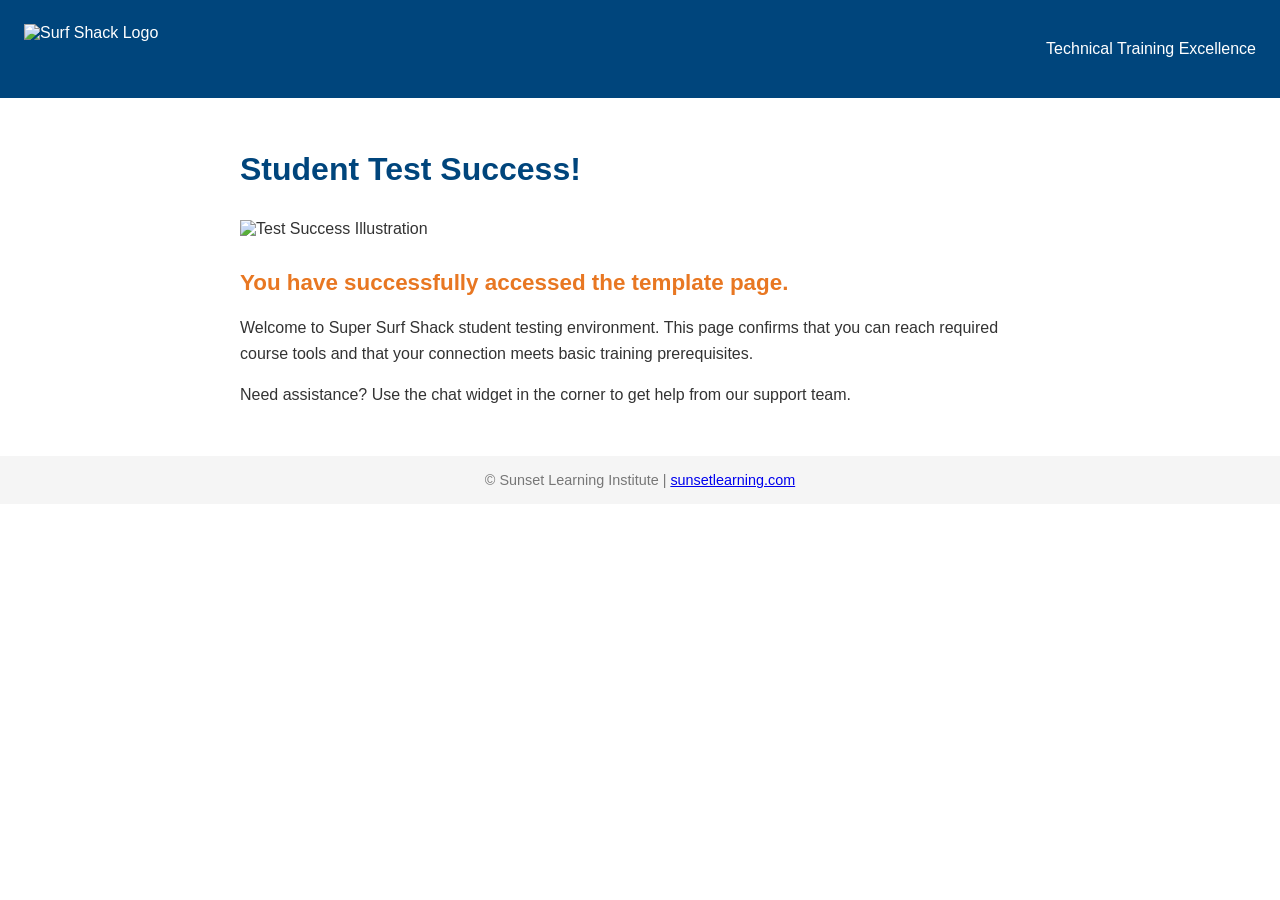
==== index.html @ 6ea8476f "Rename template.html to index.html" ====
<!DOCTYPE html>
<html lang="en">
  <head>
    <meta charset="utf-8" />
    <meta name="viewport" content="width=device-width, initial-scale=1" />
    <title>Welcome to Super Surf Shack</title>
    <link rel="icon" href="https://www.sunsetlearning.com/wp-content/uploads/2017/06/favicon.png" />

    <!-- Brand Style -->
    <style>
      body {
        font-family: "Segoe UI", Roboto, Helvetica, Arial, sans-serif;
        background-color: #ffffff;
        color: #333;
        margin: 0;
        padding: 0;
      }

      header {
        background-color: #00457c;
        color: white;
        padding: 1.5rem;
        display: flex;
        align-items: center;
        justify-content: space-between;
      }

      header img {
        height: 50px;
      }

      main {
        padding: 2rem;
        max-width: 800px;
        margin: auto;
      }

      h1 {
        color: #00457c;
        font-size: 2rem;
        margin-bottom: 0.5rem;
      }

      h2 {
        color: #e87722;
        font-size: 1.4rem;
        margin-top: 2rem;
      }

      p {
        font-size: 1rem;
        line-height: 1.6;
      }

      img.illustration {
        display: block;
        margin: 2rem auto;
        max-width: 100%;
        height: auto;
      }

      footer {
        background-color: #f5f5f5;
        text-align: center;
        padding: 1rem;
        font-size: 0.9rem;
        color: #777;
      }
    </style>
  </head>
  <body>
    <header>
      <img src="https://d31uennr5dcgcs.cloudfront.net/cisco-training/ai-agent/surfcar.png" alt="Surf Shack Logo" />
      <div>Technical Training Excellence</div>
    </header>

    <main>
      <h1>Student Test Success!</h1>
      <img
        class="illustration"
        src="https://d31uennr5dcgcs.cloudfront.net/cisco-training/ai-agent/surfcar.png"
        alt="Test Success Illustration"
      />
      <h2>You have successfully accessed the template page.</h2>
      <p>
        Welcome to Super Surf Shack student testing environment. This page confirms that you can reach required course tools and that your connection meets basic training prerequisites.
      </p>
      <p>
        Need assistance? Use the chat widget in the corner to get help from our support team.
      </p>
    </main>

    <footer>
      &copy; Sunset Learning Institute | <a href="https://www.sunsetlearning.com" target="_blank">sunsetlearning.com</a>
    </footer>

    <!-- Put Chat Widget 1 Line Below -->
    
    <!-- Chat Widget Above -->
  </body>
</html>
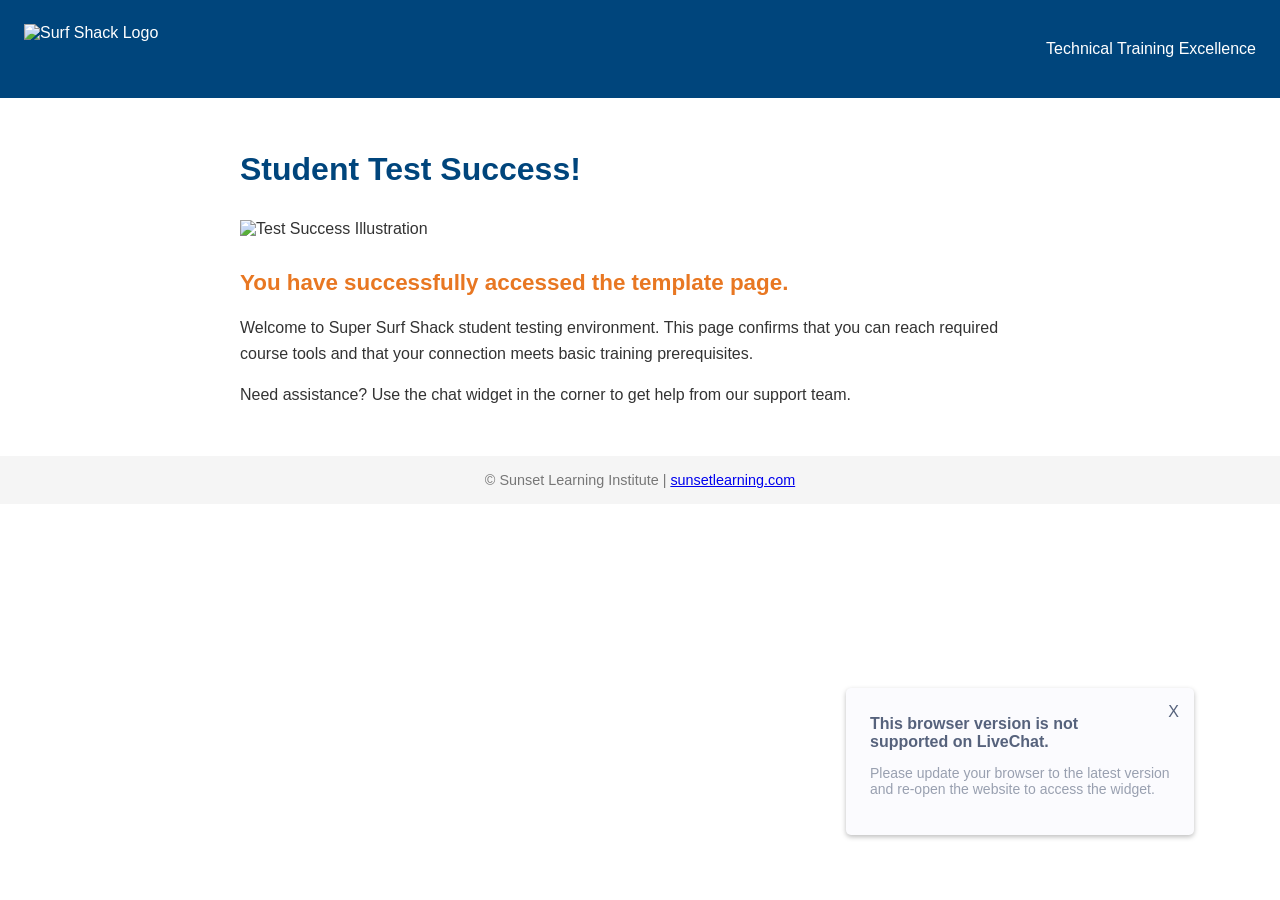
==== commit 89bea11a: "Update index.html" ====
--- a/index.html
+++ b/index.html
@@ -95,7 +95,7 @@
     </footer>
 
     <!-- Put Chat Widget 1 Line Below -->
-    
+    <div id="divicw" data-bind="3E98D6B4-697E-455D-9A82-FA65A7912C45" data-org="" data-guid="a46a12df-42c2-4835-8bef-eebf1122ed45"></div><script>var i={t:function(){try{var e=document.getElementById("divicw"),t=document.createElement("script");t.src="https://media.imi.chat/widget/js/imichatinit.js?t="+new Date().toISOString(),e.insertAdjacentElement("afterend",t),t.addEventListener("load",function(){console.log(new Date().toISOString(),"Livechat script loaded successfully!")}),t.addEventListener("error",function(){console.log(new Date().toISOString(),"Error loading Livechat script");i.o(e)})}catch(e){console.error(e)}},o:function(e){e.insertAdjacentHTML("afterend",'<iframe id="tls_al_frm" frameborder="0" style="overflow:hidden;height:208px;width:394px;position:fixed;display:block;right:48px;bottom:12px;z-index:99999;display:none;"></iframe>');var t=document.getElementById("tls_al_frm"),n=t.contentWindow,d=n.document;d.open();d.write("<!doctype html><html><head><meta charset='utf-8'><title>Untitled Document</title><style>body{font-family:'Helvetica Neue',Helvetica,Arial,sans-serif;color:#99a0b0;font-size:14px}.popover__content{background-color:#fbfbfe;padding:1.5rem;border-radius:5px;width:300px;box-shadow:0 2px 5px 0 rgba(0,0,0,0.26);position:relative}.popover__message{font-weight:600;color:#56627c;font-size:16px}.pull-left{float:left}.clearfix{clear:both}.hdr-txt{width:218px;margin-top:3px}.para-txt a{text-decoration:none;color:#005cde}.close-btn{position:absolute;right:15px;top:15px}.close-btn a{text-decoration:none;font-weight:400;color:#56627c;font-size:16px}</style></head><body><div class='popover__content'><div class='close-btn'><a href='#' onclick='closeTLSAlert()'>X</a></div><div class='popover__message'><div class='pull-left hdr-txt'>This browser version is not supported on LiveChat.</div></div><div class='clearfix'></div><p class='para-txt'>Please update your browser to the latest version and re-open the website to access the widget.</p></div><script>function closeTLSAlert(){window.parent.postMessage({key:'close_tls_alert',value:'close_tls_alert',action:'close_tls_alert'},'*');}<\/script></body></html>");d.close();t.style.display='block';window.addEventListener('message',function(e){'close_tls_alert'===e.data.action&&i.s()})},s:function(){var e=document.getElementById('tls_al_frm');e&&e.remove()}};i.t();</script>
     <!-- Chat Widget Above -->
   </body>
 </html>
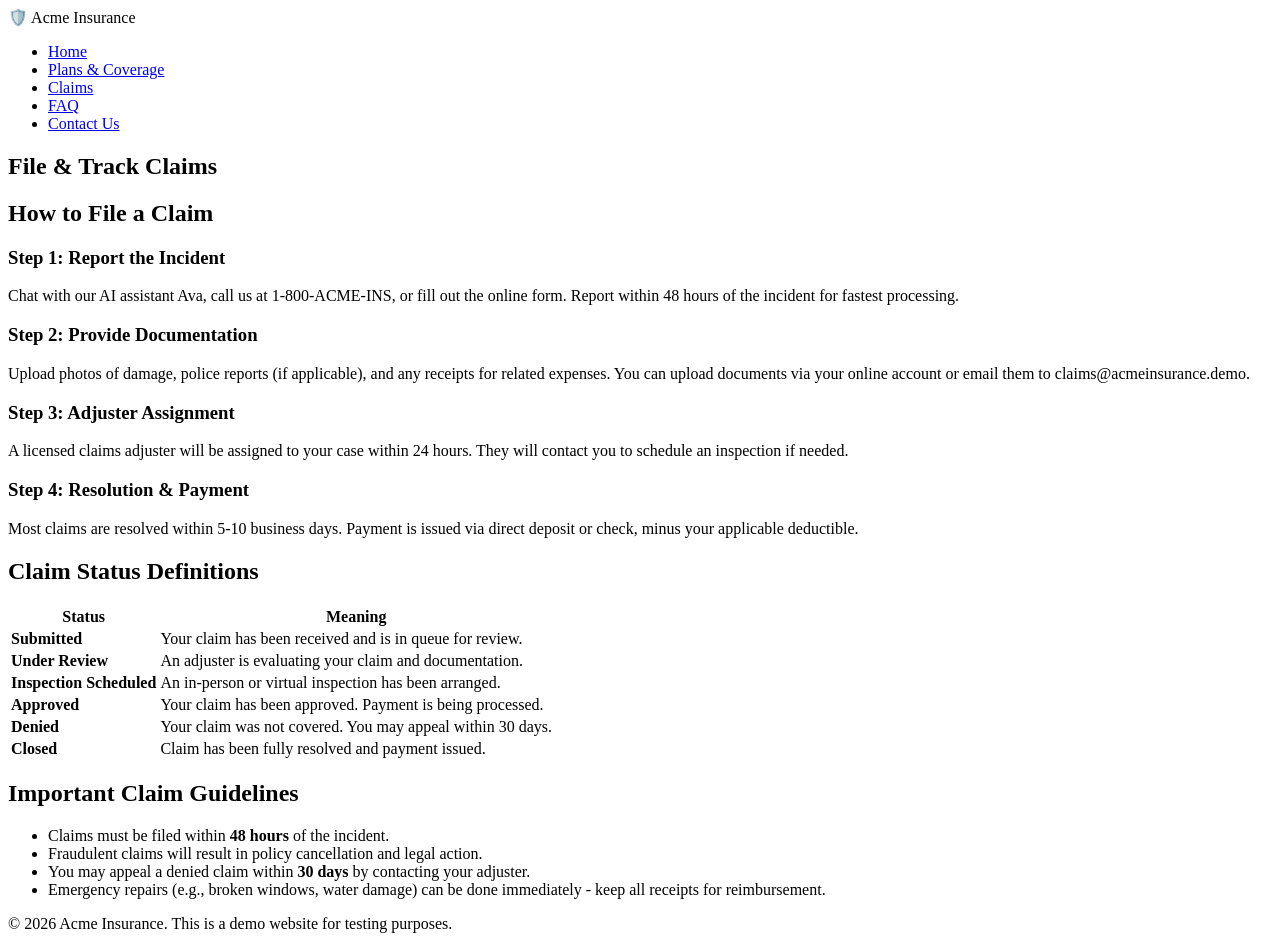
==== commit 3924face: "Update1 index.html" ====
--- a/index.html
+++ b/index.html
@@ -1,101 +1,68 @@
 <!DOCTYPE html>
 <html lang="en">
-  <head>
-    <meta charset="utf-8" />
-    <meta name="viewport" content="width=device-width, initial-scale=1" />
-    <title>Welcome to Super Surf Shack</title>
-    <link rel="icon" href="https://www.sunsetlearning.com/wp-content/uploads/2017/06/favicon.png" />
+<head>
+    <meta charset="UTF-8">
+    <meta name="viewport" content="width=device-width, initial-scale=1.0">
+    <title>Acme Insurance - Claims</title>
+    <link rel="stylesheet" href="style.css">
+</head>
+<body>
+    <nav>
+        <div class="logo">🛡️ Acme Insurance</div>
+        <ul>
+            <li><a href="index.html">Home</a></li>
+            <li><a href="plans.html">Plans & Coverage</a></li>
+            <li><a href="claims.html">Claims</a></li>
+            <li><a href="faq.html">FAQ</a></li>
+            <li><a href="contact.html">Contact Us</a></li>
+        </ul>
+    </nav>
 
-    <!-- Brand Style -->
-    <style>
-      body {
-        font-family: "Segoe UI", Roboto, Helvetica, Arial, sans-serif;
-        background-color: #ffffff;
-        color: #333;
-        margin: 0;
-        padding: 0;
-      }
+    <section class="content">
+        <h1>File & Track Claims</h1>
 
-      header {
-        background-color: #00457c;
-        color: white;
-        padding: 1.5rem;
-        display: flex;
-        align-items: center;
-        justify-content: space-between;
-      }
+        <h2>How to File a Claim</h2>
+        <div class="steps">
+            <div class="step">
+                <h3>Step 1: Report the Incident</h3>
+                <p>Chat with our AI assistant Ava, call us at 1-800-ACME-INS, or fill out the online form. Report within 48 hours of the incident for fastest processing.</p>
+            </div>
+            <div class="step">
+                <h3>Step 2: Provide Documentation</h3>
+                <p>Upload photos of damage, police reports (if applicable), and any receipts for related expenses. You can upload documents via your online account or email them to claims@acmeinsurance.demo.</p>
+            </div>
+            <div class="step">
+                <h3>Step 3: Adjuster Assignment</h3>
+                <p>A licensed claims adjuster will be assigned to your case within 24 hours. They will contact you to schedule an inspection if needed.</p>
+            </div>
+            <div class="step">
+                <h3>Step 4: Resolution & Payment</h3>
+                <p>Most claims are resolved within 5-10 business days. Payment is issued via direct deposit or check, minus your applicable deductible.</p>
+            </div>
+        </div>
 
-      header img {
-        height: 50px;
-      }
+        <h2>Claim Status Definitions</h2>
+        <table>
+            <tr><th>Status</th><th>Meaning</th></tr>
+            <tr><td><strong>Submitted</strong></td><td>Your claim has been received and is in queue for review.</td></tr>
+            <tr><td><strong>Under Review</strong></td><td>An adjuster is evaluating your claim and documentation.</td></tr>
+            <tr><td><strong>Inspection Scheduled</strong></td><td>An in-person or virtual inspection has been arranged.</td></tr>
+            <tr><td><strong>Approved</strong></td><td>Your claim has been approved. Payment is being processed.</td></tr>
+            <tr><td><strong>Denied</strong></td><td>Your claim was not covered. You may appeal within 30 days.</td></tr>
+            <tr><td><strong>Closed</strong></td><td>Claim has been fully resolved and payment issued.</td></tr>
+        </table>
 
-      main {
-        padding: 2rem;
-        max-width: 800px;
-        margin: auto;
-      }
-
-      h1 {
-        color: #00457c;
-        font-size: 2rem;
-        margin-bottom: 0.5rem;
-      }
-
-      h2 {
-        color: #e87722;
-        font-size: 1.4rem;
-        margin-top: 2rem;
-      }
-
-      p {
-        font-size: 1rem;
-        line-height: 1.6;
-      }
-
-      img.illustration {
-        display: block;
-        margin: 2rem auto;
-        max-width: 100%;
-        height: auto;
-      }
-
-      footer {
-        background-color: #f5f5f5;
-        text-align: center;
-        padding: 1rem;
-        font-size: 0.9rem;
-        color: #777;
-      }
-    </style>
-  </head>
-  <body>
-    <header>
-      <img src="https://d31uennr5dcgcs.cloudfront.net/cisco-training/ai-agent/surfcar.png" alt="Surf Shack Logo" />
-      <div>Technical Training Excellence</div>
-    </header>
-
-    <main>
-      <h1>Student Test Success!</h1>
-      <img
-        class="illustration"
-        src="https://d31uennr5dcgcs.cloudfront.net/cisco-training/ai-agent/surfcar.png"
-        alt="Test Success Illustration"
-      />
-      <h2>You have successfully accessed the template page.</h2>
-      <p>
-        Welcome to Super Surf Shack student testing environment. This page confirms that you can reach required course tools and that your connection meets basic training prerequisites.
-      </p>
-      <p>
-        Need assistance? Use the chat widget in the corner to get help from our support team.
-      </p>
-    </main>
+        <h2>Important Claim Guidelines</h2>
+        <ul>
+            <li>Claims must be filed within <strong>48 hours</strong> of the incident.</li>
+            <li>Fraudulent claims will result in policy cancellation and legal action.</li>
+            <li>You may appeal a denied claim within <strong>30 days</strong> by contacting your adjuster.</li>
+            <li>Emergency repairs (e.g., broken windows, water damage) can be done immediately - keep all receipts for reimbursement.</li>
+        </ul>
+    </section>
 
     <footer>
-      &copy; Sunset Learning Institute | <a href="https://www.sunsetlearning.com" target="_blank">sunsetlearning.com</a>
+        <p>&copy; 2026 Acme Insurance. This is a demo website for testing purposes.</p>
     </footer>
-
-    <!-- Put Chat Widget 1 Line Below -->
-    <div id="divicw" data-bind="3E98D6B4-697E-455D-9A82-FA65A7912C45" data-org="" data-guid="a46a12df-42c2-4835-8bef-eebf1122ed45"></div><script>var i={t:function(){try{var e=document.getElementById("divicw"),t=document.createElement("script");t.src="https://media.imi.chat/widget/js/imichatinit.js?t="+new Date().toISOString(),e.insertAdjacentElement("afterend",t),t.addEventListener("load",function(){console.log(new Date().toISOString(),"Livechat script loaded successfully!")}),t.addEventListener("error",function(){console.log(new Date().toISOString(),"Error loading Livechat script");i.o(e)})}catch(e){console.error(e)}},o:function(e){e.insertAdjacentHTML("afterend",'<iframe id="tls_al_frm" frameborder="0" style="overflow:hidden;height:208px;width:394px;position:fixed;display:block;right:48px;bottom:12px;z-index:99999;display:none;"></iframe>');var t=document.getElementById("tls_al_frm"),n=t.contentWindow,d=n.document;d.open();d.write("<!doctype html><html><head><meta charset='utf-8'><title>Untitled Document</title><style>body{font-family:'Helvetica Neue',Helvetica,Arial,sans-serif;color:#99a0b0;font-size:14px}.popover__content{background-color:#fbfbfe;padding:1.5rem;border-radius:5px;width:300px;box-shadow:0 2px 5px 0 rgba(0,0,0,0.26);position:relative}.popover__message{font-weight:600;color:#56627c;font-size:16px}.pull-left{float:left}.clearfix{clear:both}.hdr-txt{width:218px;margin-top:3px}.para-txt a{text-decoration:none;color:#005cde}.close-btn{position:absolute;right:15px;top:15px}.close-btn a{text-decoration:none;font-weight:400;color:#56627c;font-size:16px}</style></head><body><div class='popover__content'><div class='close-btn'><a href='#' onclick='closeTLSAlert()'>X</a></div><div class='popover__message'><div class='pull-left hdr-txt'>This browser version is not supported on LiveChat.</div></div><div class='clearfix'></div><p class='para-txt'>Please update your browser to the latest version and re-open the website to access the widget.</p></div><script>function closeTLSAlert(){window.parent.postMessage({key:'close_tls_alert',value:'close_tls_alert',action:'close_tls_alert'},'*');}<\/script></body></html>");d.close();t.style.display='block';window.addEventListener('message',function(e){'close_tls_alert'===e.data.action&&i.s()})},s:function(){var e=document.getElementById('tls_al_frm');e&&e.remove()}};i.t();</script>
-    <!-- Chat Widget Above -->
-  </body>
+</body>
 </html>
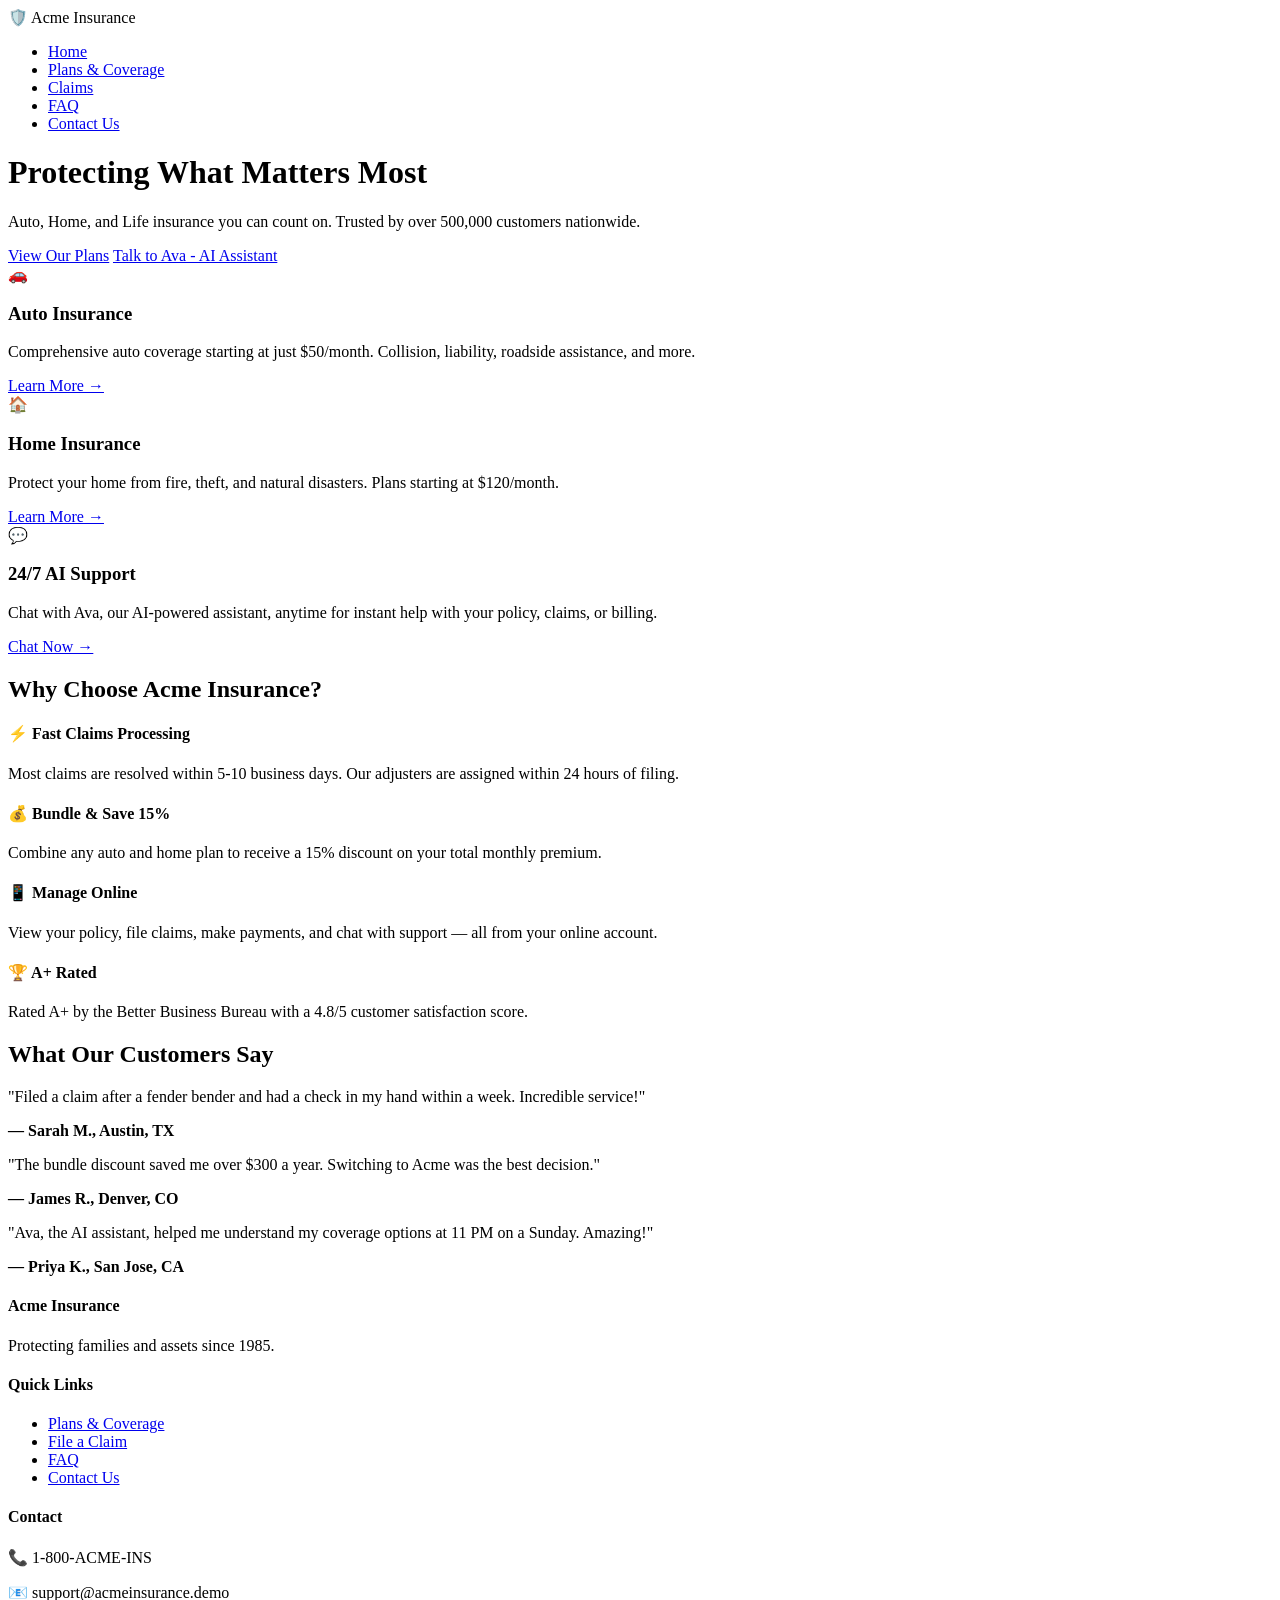
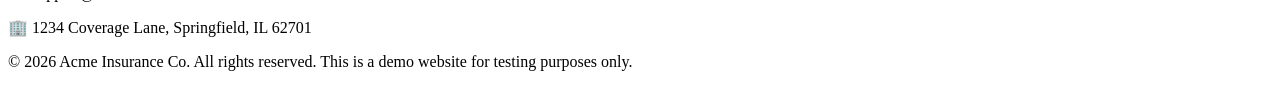
==== commit a252d71f: "Update index.html" ====
--- a/index.html
+++ b/index.html
@@ -3,66 +3,122 @@
 <head>
     <meta charset="UTF-8">
     <meta name="viewport" content="width=device-width, initial-scale=1.0">
-    <title>Acme Insurance - Claims</title>
+    <title>Acme Insurance - Home</title>
     <link rel="stylesheet" href="style.css">
 </head>
 <body>
+
+    <!-- Navigation -->
     <nav>
         <div class="logo">🛡️ Acme Insurance</div>
         <ul>
-            <li><a href="index.html">Home</a></li>
-            <li><a href="plans.html">Plans & Coverage</a></li>
+            <li><a href="index.html" class="active">Home</a></li>
+            <li><a href="plans.html">Plans &amp; Coverage</a></li>
             <li><a href="claims.html">Claims</a></li>
             <li><a href="faq.html">FAQ</a></li>
             <li><a href="contact.html">Contact Us</a></li>
         </ul>
     </nav>
 
-    <section class="content">
-        <h1>File & Track Claims</h1>
+    <!-- Hero Section -->
+    <header class="hero">
+        <h1>Protecting What Matters Most</h1>
+        <p>Auto, Home, and Life insurance you can count on. Trusted by over 500,000 customers nationwide.</p>
+        <a href="plans.html" class="btn">View Our Plans</a>
+        <a href="contact.html" class="btn btn-secondary">Talk to Ava - AI Assistant</a>
+    </header>
 
-        <h2>How to File a Claim</h2>
-        <div class="steps">
-            <div class="step">
-                <h3>Step 1: Report the Incident</h3>
-                <p>Chat with our AI assistant Ava, call us at 1-800-ACME-INS, or fill out the online form. Report within 48 hours of the incident for fastest processing.</p>
+    <!-- Features Section -->
+    <section class="features">
+        <div class="card">
+            <div class="card-icon">🚗</div>
+            <h3>Auto Insurance</h3>
+            <p>Comprehensive auto coverage starting at just $50/month. Collision, liability, roadside assistance, and more.</p>
+            <a href="plans.html">Learn More →</a>
+        </div>
+        <div class="card">
+            <div class="card-icon">🏠</div>
+            <h3>Home Insurance</h3>
+            <p>Protect your home from fire, theft, and natural disasters. Plans starting at $120/month.</p>
+            <a href="plans.html">Learn More →</a>
+        </div>
+        <div class="card">
+            <div class="card-icon">💬</div>
+            <h3>24/7 AI Support</h3>
+            <p>Chat with Ava, our AI-powered assistant, anytime for instant help with your policy, claims, or billing.</p>
+            <a href="contact.html">Chat Now →</a>
+        </div>
+    </section>
+
+    <!-- Why Choose Us Section -->
+    <section class="why-us">
+        <h2>Why Choose Acme Insurance?</h2>
+        <div class="why-us-grid">
+            <div class="why-item">
+                <h4>⚡ Fast Claims Processing</h4>
+                <p>Most claims are resolved within 5-10 business days. Our adjusters are assigned within 24 hours of filing.</p>
             </div>
-            <div class="step">
-                <h3>Step 2: Provide Documentation</h3>
-                <p>Upload photos of damage, police reports (if applicable), and any receipts for related expenses. You can upload documents via your online account or email them to claims@acmeinsurance.demo.</p>
+            <div class="why-item">
+                <h4>💰 Bundle &amp; Save 15%</h4>
+                <p>Combine any auto and home plan to receive a 15% discount on your total monthly premium.</p>
             </div>
-            <div class="step">
-                <h3>Step 3: Adjuster Assignment</h3>
-                <p>A licensed claims adjuster will be assigned to your case within 24 hours. They will contact you to schedule an inspection if needed.</p>
+            <div class="why-item">
+                <h4>📱 Manage Online</h4>
+                <p>View your policy, file claims, make payments, and chat with support — all from your online account.</p>
             </div>
-            <div class="step">
-                <h3>Step 4: Resolution & Payment</h3>
-                <p>Most claims are resolved within 5-10 business days. Payment is issued via direct deposit or check, minus your applicable deductible.</p>
+            <div class="why-item">
+                <h4>🏆 A+ Rated</h4>
+                <p>Rated A+ by the Better Business Bureau with a 4.8/5 customer satisfaction score.</p>
             </div>
         </div>
-
-        <h2>Claim Status Definitions</h2>
-        <table>
-            <tr><th>Status</th><th>Meaning</th></tr>
-            <tr><td><strong>Submitted</strong></td><td>Your claim has been received and is in queue for review.</td></tr>
-            <tr><td><strong>Under Review</strong></td><td>An adjuster is evaluating your claim and documentation.</td></tr>
-            <tr><td><strong>Inspection Scheduled</strong></td><td>An in-person or virtual inspection has been arranged.</td></tr>
-            <tr><td><strong>Approved</strong></td><td>Your claim has been approved. Payment is being processed.</td></tr>
-            <tr><td><strong>Denied</strong></td><td>Your claim was not covered. You may appeal within 30 days.</td></tr>
-            <tr><td><strong>Closed</strong></td><td>Claim has been fully resolved and payment issued.</td></tr>
-        </table>
-
-        <h2>Important Claim Guidelines</h2>
-        <ul>
-            <li>Claims must be filed within <strong>48 hours</strong> of the incident.</li>
-            <li>Fraudulent claims will result in policy cancellation and legal action.</li>
-            <li>You may appeal a denied claim within <strong>30 days</strong> by contacting your adjuster.</li>
-            <li>Emergency repairs (e.g., broken windows, water damage) can be done immediately - keep all receipts for reimbursement.</li>
-        </ul>
     </section>
 
+    <!-- Testimonials Section -->
+    <section class="testimonials">
+        <h2>What Our Customers Say</h2>
+        <div class="testimonial-grid">
+            <div class="testimonial">
+                <p>"Filed a claim after a fender bender and had a check in my hand within a week. Incredible service!"</p>
+                <strong>— Sarah M., Austin, TX</strong>
+            </div>
+            <div class="testimonial">
+                <p>"The bundle discount saved me over $300 a year. Switching to Acme was the best decision."</p>
+                <strong>— James R., Denver, CO</strong>
+            </div>
+            <div class="testimonial">
+                <p>"Ava, the AI assistant, helped me understand my coverage options at 11 PM on a Sunday. Amazing!"</p>
+                <strong>— Priya K., San Jose, CA</strong>
+            </div>
+        </div>
+    </section>
+
+    <!-- Footer -->
     <footer>
-        <p>&copy; 2026 Acme Insurance. This is a demo website for testing purposes.</p>
+        <div class="footer-content">
+            <div class="footer-section">
+                <h4>Acme Insurance</h4>
+                <p>Protecting families and assets since 1985.</p>
+            </div>
+            <div class="footer-section">
+                <h4>Quick Links</h4>
+                <ul>
+                    <li><a href="plans.html">Plans &amp; Coverage</a></li>
+                    <li><a href="claims.html">File a Claim</a></li>
+                    <li><a href="faq.html">FAQ</a></li>
+                    <li><a href="contact.html">Contact Us</a></li>
+                </ul>
+            </div>
+            <div class="footer-section">
+                <h4>Contact</h4>
+                <p>📞 1-800-ACME-INS</p>
+                <p>📧 support@acmeinsurance.demo</p>
+                <p>🏢 1234 Coverage Lane, Springfield, IL 62701</p>
+            </div>
+        </div>
+        <div class="footer-bottom">
+            <p>&copy; 2026 Acme Insurance Co. All rights reserved. This is a demo website for testing purposes only.</p>
+        </div>
     </footer>
+
 </body>
 </html>
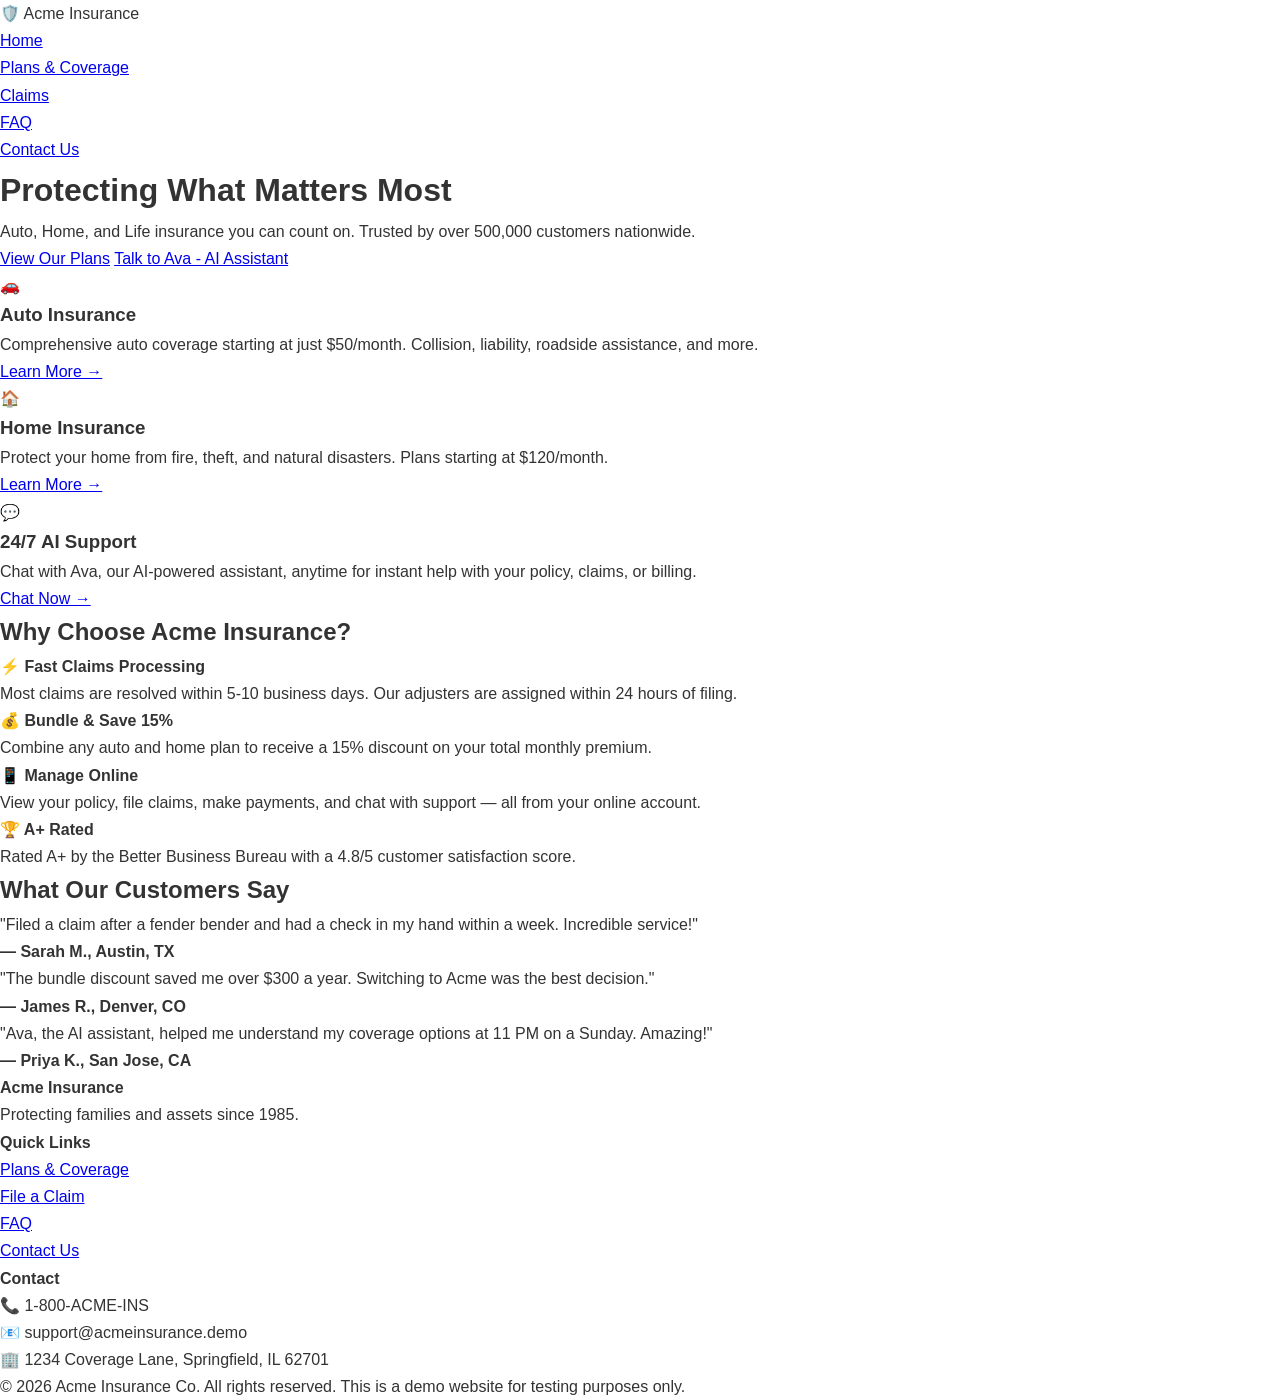
==== commit 62a254d3: "Update index.html" ====
--- a/index.html
+++ b/index.html
@@ -4,7 +4,20 @@
     <meta charset="UTF-8">
     <meta name="viewport" content="width=device-width, initial-scale=1.0">
     <title>Acme Insurance - Home</title>
-    <link rel="stylesheet" href="style.css">
+    <style>
+        /* Paste the ENTIRE style.css content here */
+        * {
+            margin: 0;
+            padding: 0;
+            box-sizing: border-box;
+        }
+        body {
+            font-family: 'Segoe UI', Tahoma, Geneva, Verdana, sans-serif;
+            color: #333;
+            line-height: 1.7;
+        }
+        /* ... rest of CSS ... */
+    </style>
 </head>
 <body>
 
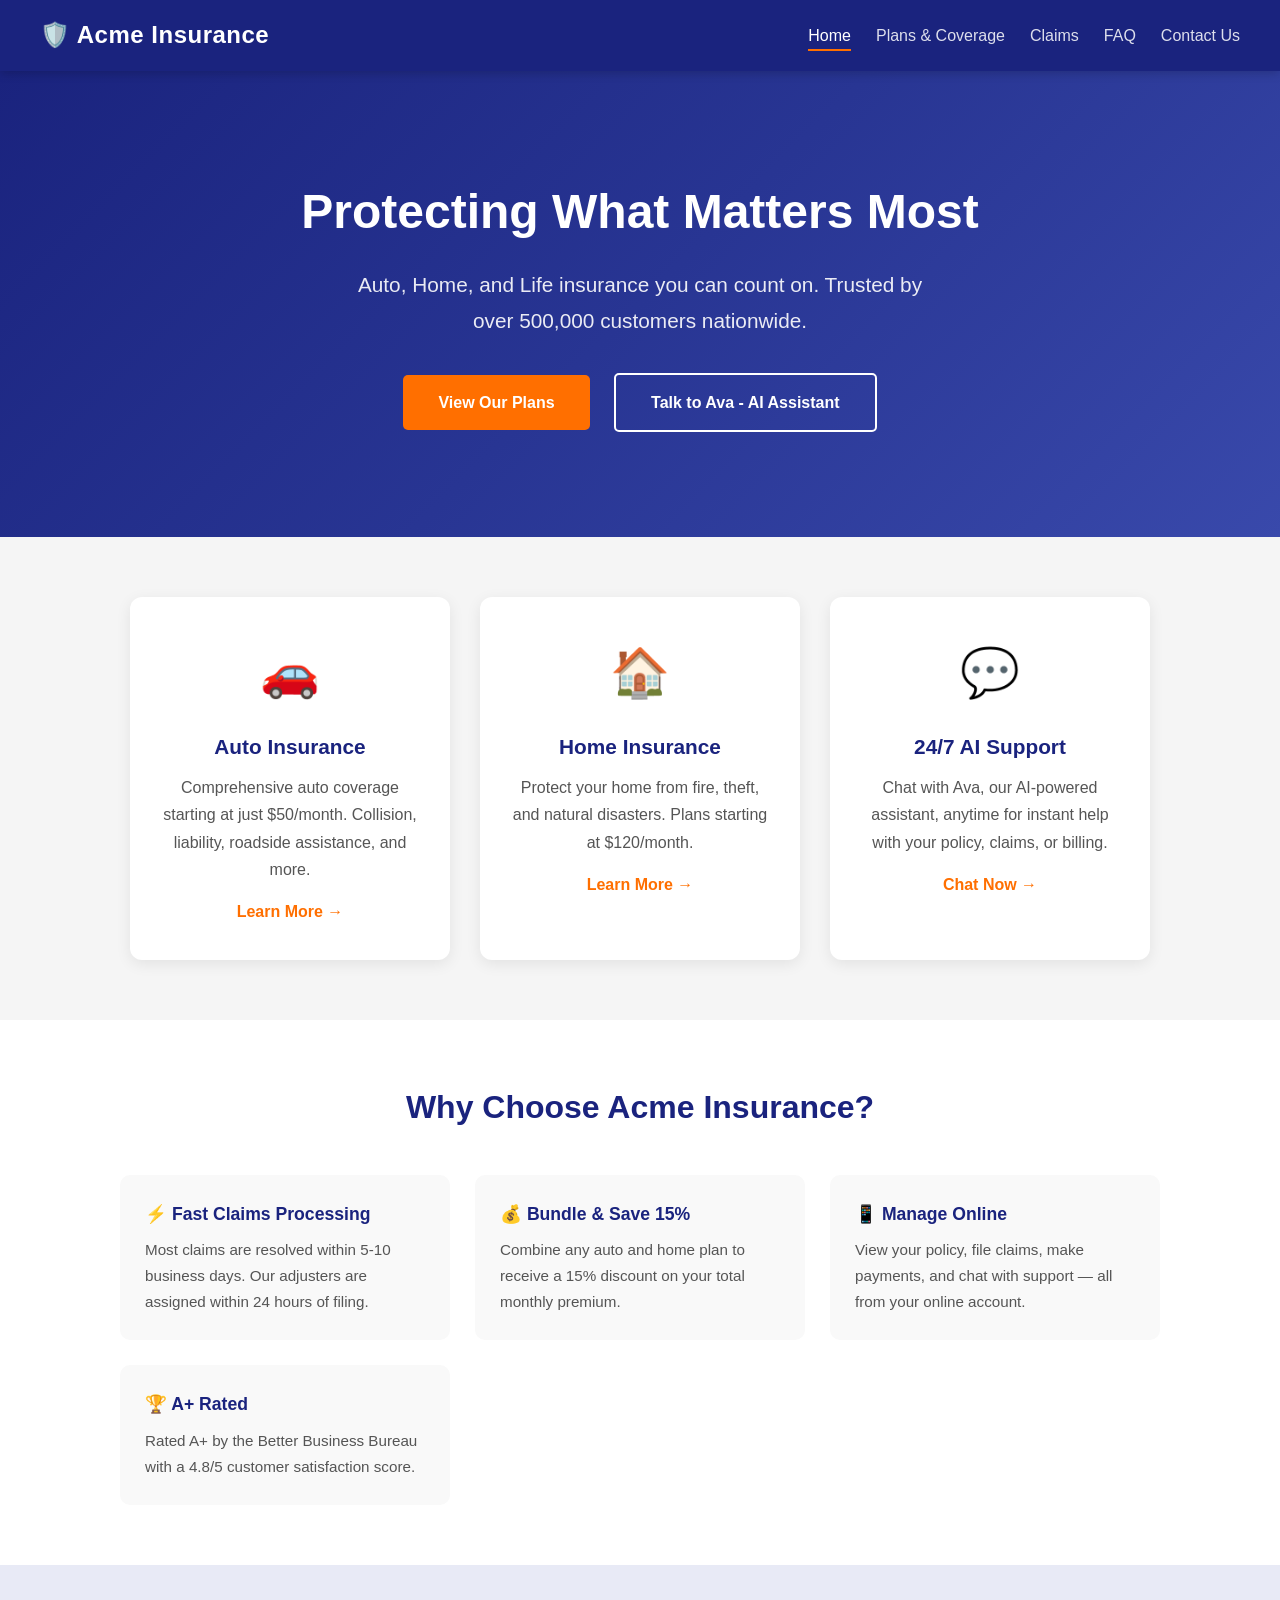
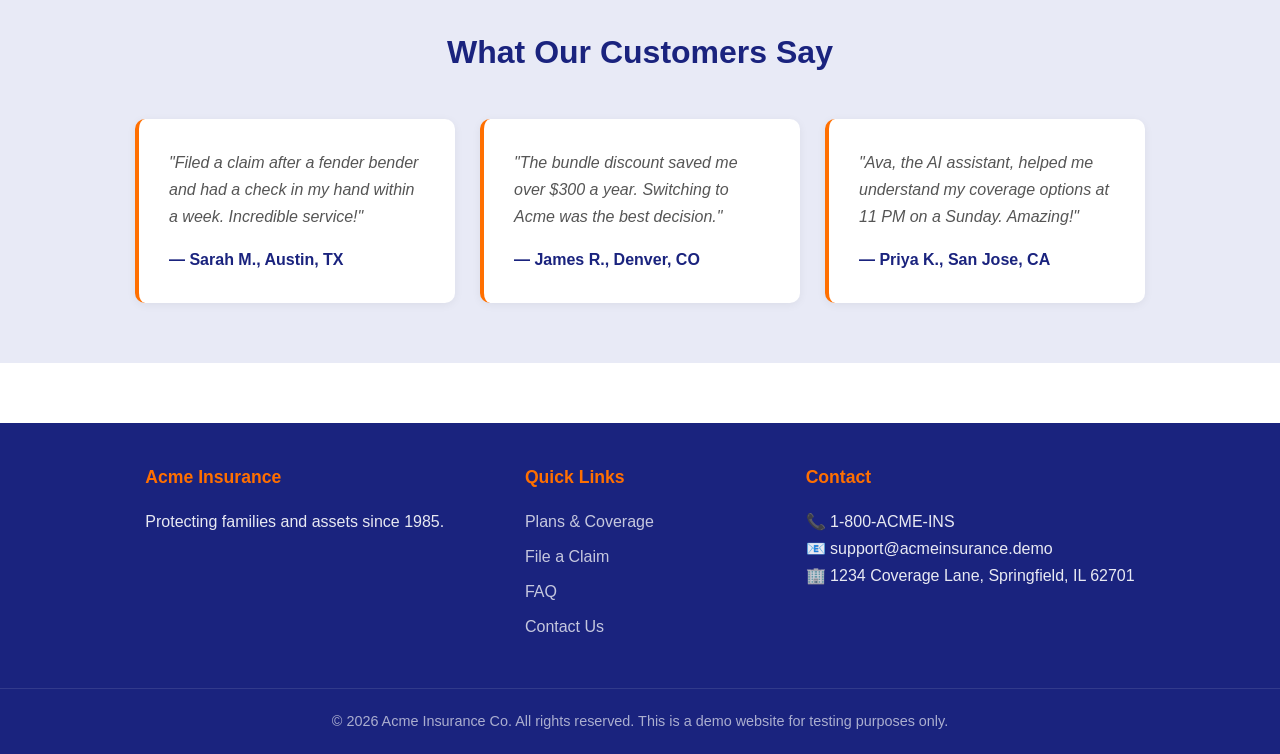
==== commit 23c79be2: "Update index.html" ====
--- a/index.html
+++ b/index.html
@@ -4,20 +4,7 @@
     <meta charset="UTF-8">
     <meta name="viewport" content="width=device-width, initial-scale=1.0">
     <title>Acme Insurance - Home</title>
-    <style>
-        /* Paste the ENTIRE style.css content here */
-        * {
-            margin: 0;
-            padding: 0;
-            box-sizing: border-box;
-        }
-        body {
-            font-family: 'Segoe UI', Tahoma, Geneva, Verdana, sans-serif;
-            color: #333;
-            line-height: 1.7;
-        }
-        /* ... rest of CSS ... */
-    </style>
+    <link rel="stylesheet" href="style.css">
 </head>
 <body>
 
--- a/style.css
+++ b/style.css
@@ -0,0 +1,666 @@
+/* ===========================
+   ACME INSURANCE - STYLESHEET
+   =========================== */
+
+/* Reset & Base */
+* {
+    margin: 0;
+    padding: 0;
+    box-sizing: border-box;
+}
+
+body {
+    font-family: 'Segoe UI', Tahoma, Geneva, Verdana, sans-serif;
+    color: #333;
+    line-height: 1.7;
+    background: #ffffff;
+}
+
+a {
+    color: #1a73e8;
+    text-decoration: none;
+}
+
+a:hover {
+    text-decoration: underline;
+}
+
+hr {
+    border: none;
+    border-top: 2px solid #e0e0e0;
+    margin: 40px 0;
+}
+
+/* ===========================
+   NAVIGATION
+   =========================== */
+
+nav {
+    background: #1a237e;
+    color: white;
+    display: flex;
+    justify-content: space-between;
+    align-items: center;
+    padding: 15px 40px;
+    flex-wrap: wrap;
+    position: sticky;
+    top: 0;
+    z-index: 1000;
+    box-shadow: 0 2px 10px rgba(0,0,0,0.2);
+}
+
+nav .logo {
+    font-size: 1.5em;
+    font-weight: bold;
+    letter-spacing: 0.5px;
+}
+
+nav ul {
+    list-style: none;
+    display: flex;
+    gap: 25px;
+    flex-wrap: wrap;
+}
+
+nav ul li a {
+    color: rgba(255,255,255,0.85);
+    text-decoration: none;
+    font-weight: 500;
+    padding: 5px 0;
+    transition: color 0.3s;
+}
+
+nav ul li a:hover,
+nav ul li a.active {
+    color: #ffffff;
+    border-bottom: 2px solid #ff6f00;
+    text-decoration: none;
+}
+
+/* ===========================
+   HERO SECTION
+   =========================== */
+
+.hero {
+    background: linear-gradient(135deg, #1a237e 0%, #283593 50%, #3949ab 100%);
+    color: white;
+    text-align: center;
+    padding: 100px 20px;
+}
+
+.hero h1 {
+    font-size: 3em;
+    margin-bottom: 15px;
+    font-weight: 700;
+}
+
+.hero p {
+    font-size: 1.3em;
+    margin-bottom: 30px;
+    max-width: 600px;
+    margin-left: auto;
+    margin-right: auto;
+    opacity: 0.9;
+}
+
+.btn {
+    display: inline-block;
+    background: #ff6f00;
+    color: white;
+    padding: 14px 35px;
+    text-decoration: none;
+    border-radius: 5px;
+    font-weight: bold;
+    font-size: 1em;
+    margin: 5px 10px;
+    transition: background 0.3s, transform 0.2s;
+}
+
+.btn:hover {
+    background: #e65100;
+    transform: translateY(-2px);
+    text-decoration: none;
+}
+
+.btn-secondary {
+    background: transparent;
+    border: 2px solid white;
+}
+
+.btn-secondary:hover {
+    background: rgba(255,255,255,0.15);
+}
+
+/* ===========================
+   PAGE HEADER
+   =========================== */
+
+.page-header {
+    background: linear-gradient(135deg, #1a237e, #3949ab);
+    color: white;
+    text-align: center;
+    padding: 60px 20px;
+}
+
+.page-header h1 {
+    font-size: 2.5em;
+    margin-bottom: 10px;
+}
+
+.page-header p {
+    font-size: 1.15em;
+    opacity: 0.9;
+}
+
+/* ===========================
+   FEATURES / CARDS
+   =========================== */
+
+.features {
+    display: flex;
+    justify-content: center;
+    gap: 30px;
+    padding: 60px 30px;
+    flex-wrap: wrap;
+    background: #f5f5f5;
+}
+
+.card {
+    background: white;
+    padding: 35px 30px;
+    border-radius: 12px;
+    box-shadow: 0 4px 15px rgba(0,0,0,0.08);
+    max-width: 320px;
+    text-align: center;
+    transition: transform 0.3s, box-shadow 0.3s;
+}
+
+.card:hover {
+    transform: translateY(-5px);
+    box-shadow: 0 8px 25px rgba(0,0,0,0.12);
+}
+
+.card-icon {
+    font-size: 3em;
+    margin-bottom: 15px;
+}
+
+.card h3 {
+    margin-bottom: 10px;
+    color: #1a237e;
+    font-size: 1.3em;
+}
+
+.card p {
+    color: #555;
+    margin-bottom: 15px;
+}
+
+.card a {
+    font-weight: 600;
+    color: #ff6f00;
+}
+
+/* ===========================
+   WHY CHOOSE US
+   =========================== */
+
+.why-us {
+    padding: 60px 30px;
+    text-align: center;
+    max-width: 1100px;
+    margin: 0 auto;
+}
+
+.why-us h2 {
+    font-size: 2em;
+    color: #1a237e;
+    margin-bottom: 40px;
+}
+
+.why-us-grid {
+    display: grid;
+    grid-template-columns: repeat(auto-fit, minmax(250px, 1fr));
+    gap: 25px;
+}
+
+.why-item {
+    background: #f9f9f9;
+    padding: 25px;
+    border-radius: 10px;
+    text-align: left;
+}
+
+.why-item h4 {
+    color: #1a237e;
+    margin-bottom: 8px;
+    font-size: 1.1em;
+}
+
+.why-item p {
+    color: #555;
+    font-size: 0.95em;
+}
+
+/* ===========================
+   TESTIMONIALS
+   =========================== */
+
+.testimonials {
+    background: #e8eaf6;
+    padding: 60px 30px;
+    text-align: center;
+}
+
+.testimonials h2 {
+    font-size: 2em;
+    color: #1a237e;
+    margin-bottom: 40px;
+}
+
+.testimonial-grid {
+    display: flex;
+    justify-content: center;
+    gap: 25px;
+    flex-wrap: wrap;
+    max-width: 1100px;
+    margin: 0 auto;
+}
+
+.testimonial {
+    background: white;
+    padding: 30px;
+    border-radius: 10px;
+    max-width: 320px;
+    box-shadow: 0 2px 10px rgba(0,0,0,0.06);
+    text-align: left;
+    border-left: 4px solid #ff6f00;
+}
+
+.testimonial p {
+    font-style: italic;
+    color: #555;
+    margin-bottom: 15px;
+}
+
+.testimonial strong {
+    color: #1a237e;
+}
+
+/* ===========================
+   CONTENT PAGES
+   =========================== */
+
+.content {
+    max-width: 950px;
+    margin: 50px auto;
+    padding: 0 25px;
+}
+
+.content h1 {
+    color: #1a237e;
+    margin-bottom: 30px;
+    border-bottom: 3px solid #ff6f00;
+    padding-bottom: 10px;
+    font-size: 2em;
+}
+
+.content h2 {
+    color: #1a237e;
+    margin-top: 35px;
+    margin-bottom: 20px;
+    font-size: 1.5em;
+}
+
+.content ul, .content ol {
+    margin-left: 25px;
+    margin-bottom: 15px;
+}
+
+.content li {
+    margin-bottom: 5px;
+}
+
+/* ===========================
+   PLAN CARDS
+   =========================== */
+
+.plan-card {
+    background: #f9f9f9;
+    border-left: 5px solid #1a237e;
+    padding: 25px 30px;
+    margin-bottom: 30px;
+    border-radius: 8px;
+    position: relative;
+}
+
+.plan-card.featured {
+    border-left-color: #ff6f00;
+    background: #fff8e1;
+    box-shadow: 0 4px 15px rgba(255, 111, 0, 0.15);
+}
+
+.plan-card.highlight {
+    border-left-color: #4caf50;
+    background: #e8f5e9;
+}
+
+.plan-badge {
+    position: absolute;
+    top: -12px;
+    right: 20px;
+    background: #ff6f00;
+    color: white;
+    padding: 4px 15px;
+    border-radius: 20px;
+    font-size: 0.8em;
+    font-weight: bold;
+}
+
+.plan-header {
+    display: flex;
+    justify-content: space-between;
+    align-items: center;
+    flex-wrap: wrap;
+    margin-bottom: 15px;
+}
+
+.plan-header h3 {
+    color: #1a237e;
+    font-size: 1.4em;
+    margin: 0;
+}
+
+.plan-price {
+    font-size: 2em;
+    font-weight: bold;
+    color: #ff6f00;
+}
+
+.plan-price span {
+    font-size: 0.5em;
+    color: #777;
+}
+
+.plan-body h4 {
+    color: #333;
+    margin-top: 15px;
+    margin-bottom: 8px;
+}
+
+.plan-body ul {
+    margin-left: 20px;
+    margin-bottom: 10px;
+}
+
+/* ===========================
+   STEPS
+   =========================== */
+
+.steps {
+    margin-bottom: 30px;
+}
+
+.step {
+    display: flex;
+    gap: 20px;
+    background: #f5f5f5;
+    padding: 20px 25px;
+    margin-bottom: 15px;
+    border-radius: 8px;
+    align-items: flex-start;
+}
+
+.step-number {
+    background: #1a237e;
+    color: white;
+    width: 40px;
+    height: 40px;
+    border-radius: 50%;
+    display: flex;
+    align-items: center;
+    justify-content: center;
+    font-weight: bold;
+    font-size: 1.2em;
+    flex-shrink: 0;
+}
+
+.step-content h3 {
+    color: #1a237e;
+    margin-bottom: 8px;
+}
+
+.step-content ul {
+    margin-left: 20px;
+}
+
+/* ===========================
+   FAQ ITEMS
+   =========================== */
+
+.faq-item {
+    background: #f9f9f9;
+    padding: 20px 25px;
+    margin-bottom: 15px;
+    border-radius: 8px;
+    border-left: 4px solid #4a90d9;
+}
+
+.faq-item h3 {
+    color: #1a237e;
+    margin-bottom: 8px;
+    font-size: 1.1em;
+}
+
+.faq-item ul, .faq-item ol {
+    margin-left: 20px;
+    margin-top: 8px;
+}
+
+/* ===========================
+   GUIDELINES
+   =========================== */
+
+.guidelines {
+    display: grid;
+    grid-template-columns: repeat(auto-fit, minmax(300px, 1fr));
+    gap: 20px;
+}
+
+.guideline-item {
+    background: #fff3e0;
+    padding: 20px;
+    border-radius: 8px;
+    border-left: 4px solid #ff6f00;
+}
+
+.guideline-item h4 {
+    color: #e65100;
+    margin-bottom: 8px;
+}
+
+/* ===========================
+   CONTACT GRID
+   =========================== */
+
+.contact-grid {
+    display: grid;
+    grid-template-columns: repeat(auto-fit, minmax(280px, 1fr));
+    gap: 25px;
+    margin-bottom: 30px;
+}
+
+.contact-card {
+    background: #f9f9f9;
+    padding: 30px;
+    border-radius: 10px;
+    border-top: 4px solid #1a237e;
+}
+
+.contact-icon {
+    font-size: 2.5em;
+    margin-bottom: 15px;
+}
+
+.contact-card h3 {
+    color: #1a237e;
+    margin-bottom: 12px;
+}
+
+.contact-card h4 {
+    margin-top: 15px;
+    margin-bottom: 5px;
+    color: #333;
+}
+
+.contact-card ul {
+    margin-left: 20px;
+}
+
+/* ===========================
+   TABLES
+   =========================== */
+
+table {
+    width: 100%;
+    border-collapse: collapse;
+    margin: 20px 0 30px 0;
+    font-size: 0.95em;
+}
+
+table th, table td {
+    border: 1px solid #ddd;
+    padding: 12px 15px;
+    text-align: left;
+}
+
+table th {
+    background: #1a237e;
+    color: white;
+    font-weight: 600;
+}
+
+table tr:nth-child(even) {
+    background: #f5f5f5;
+}
+
+table tr:hover {
+    background: #e8eaf6;
+}
+
+/* ===========================
+   FOOTER
+   =========================== */
+
+footer {
+    background: #1a237e;
+    color: rgba(255,255,255,0.9);
+    margin-top: 60px;
+}
+
+.footer-content {
+    display: flex;
+    justify-content: space-around;
+    flex-wrap: wrap;
+    padding: 40px 30px;
+    max-width: 1100px;
+    margin: 0 auto;
+    gap: 30px;
+}
+
+.footer-section {
+    min-width: 200px;
+}
+
+.footer-section h4 {
+    margin-bottom: 15px;
+    font-size: 1.1em;
+    color: #ff6f00;
+}
+
+.footer-section ul {
+    list-style: none;
+}
+
+.footer-section ul li {
+    margin-bottom: 8px;
+}
+
+.footer-section ul li a {
+    color: rgba(255,255,255,0.75);
+    text-decoration: none;
+}
+
+.footer-section ul li a:hover {
+    color: white;
+    text-decoration: underline;
+}
+
+.footer-bottom {
+    text-align: center;
+    padding: 20px;
+    border-top: 1px solid rgba(255,255,255,0.15);
+    font-size: 0.9em;
+    opacity: 0.7;
+}
+
+/* ===========================
+   RESPONSIVE DESIGN
+   =========================== */
+
+@media (max-width: 768px) {
+    nav {
+        flex-direction: column;
+        gap: 10px;
+        padding: 15px 20px;
+    }
+
+    nav ul {
+        gap: 15px;
+        justify-content: center;
+    }
+
+    .hero h1 {
+        font-size: 2em;
+    }
+
+    .hero p {
+        font-size: 1em;
+    }
+
+    .page-header h1 {
+        font-size: 1.8em;
+    }
+
+    .plan-header {
+        flex-direction: column;
+        gap: 5px;
+    }
+
+    .step {
+        flex-direction: column;
+        align-items: flex-start;
+    }
+
+    .features {
+        padding: 30px 15px;
+    }
+
+    .content {
+        padding: 0 15px;
+    }
+
+    table {
+        font-size: 0.85em;
+    }
+
+    table th, table td {
+        padding: 8px 10px;
+    }
+
+    .footer-content {
+        flex-direction: column;
+        align-items: center;
+        text-align: center;
+    }
+}
